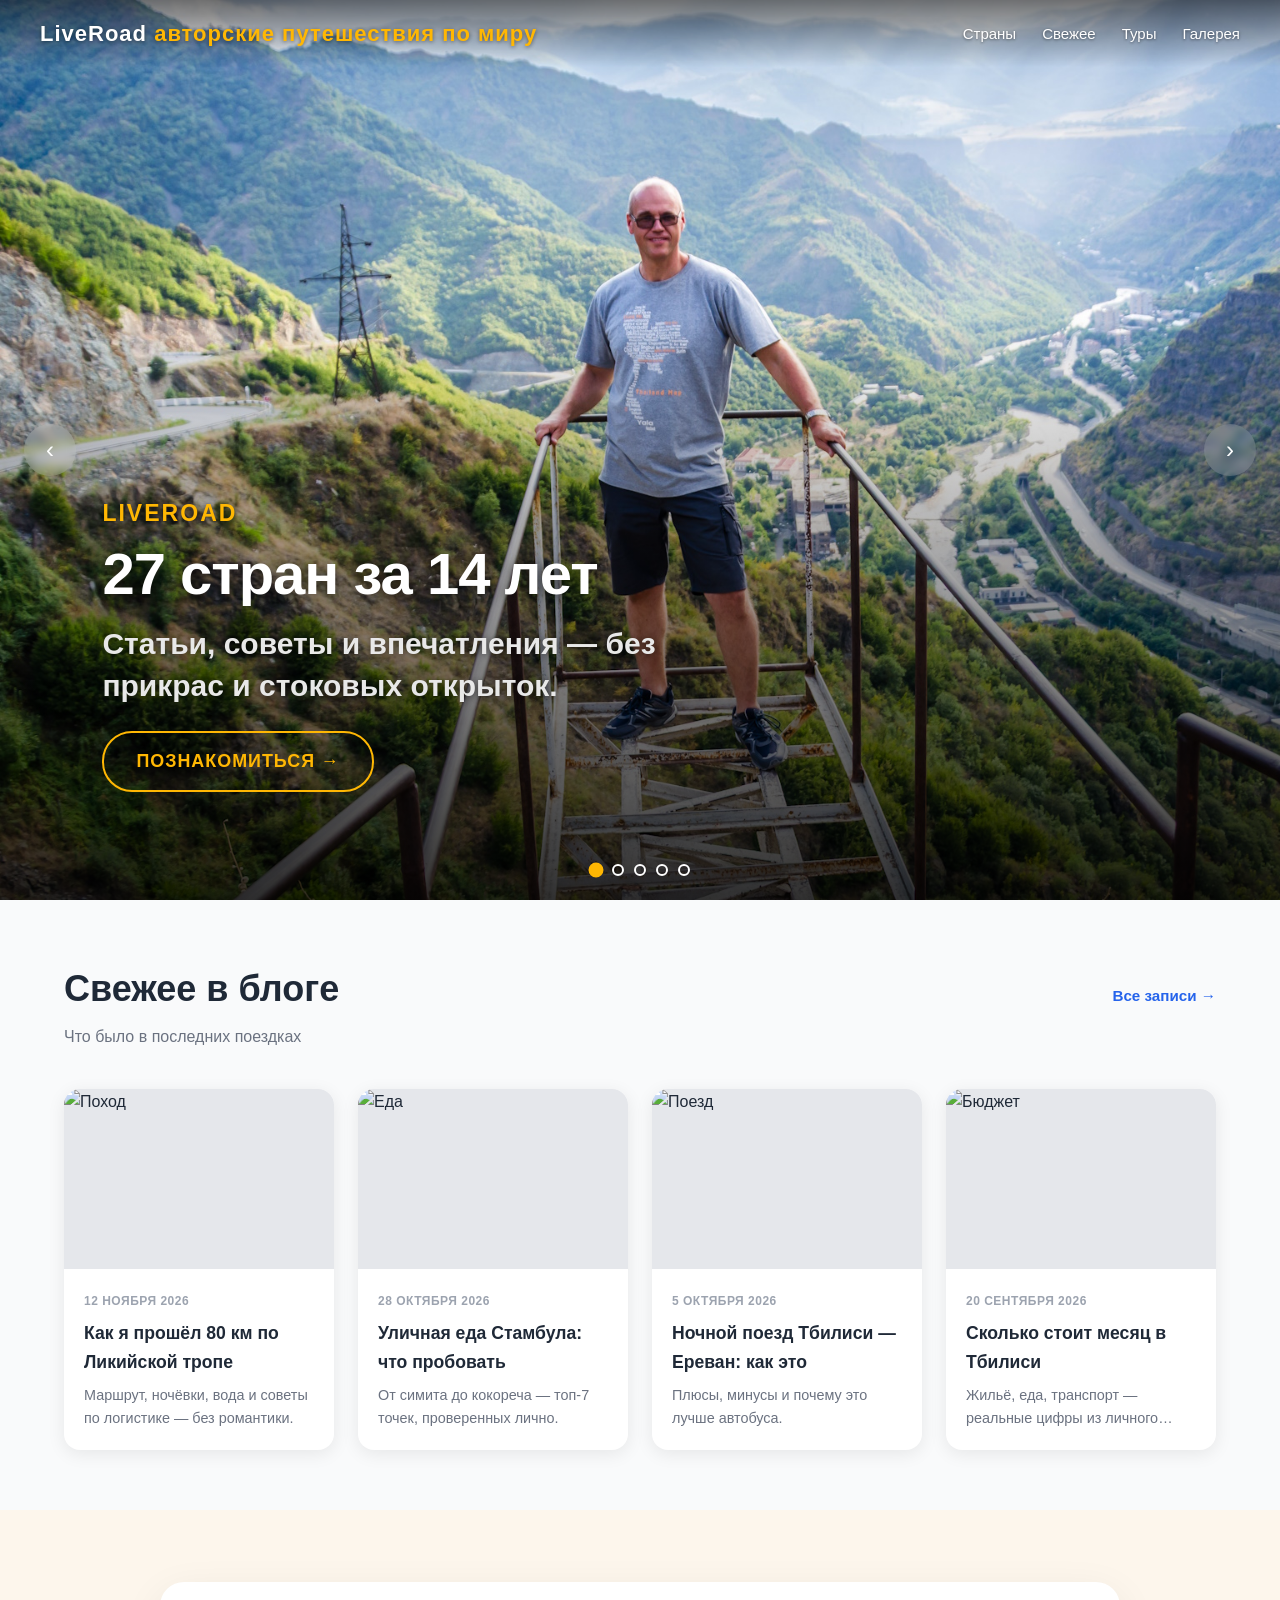
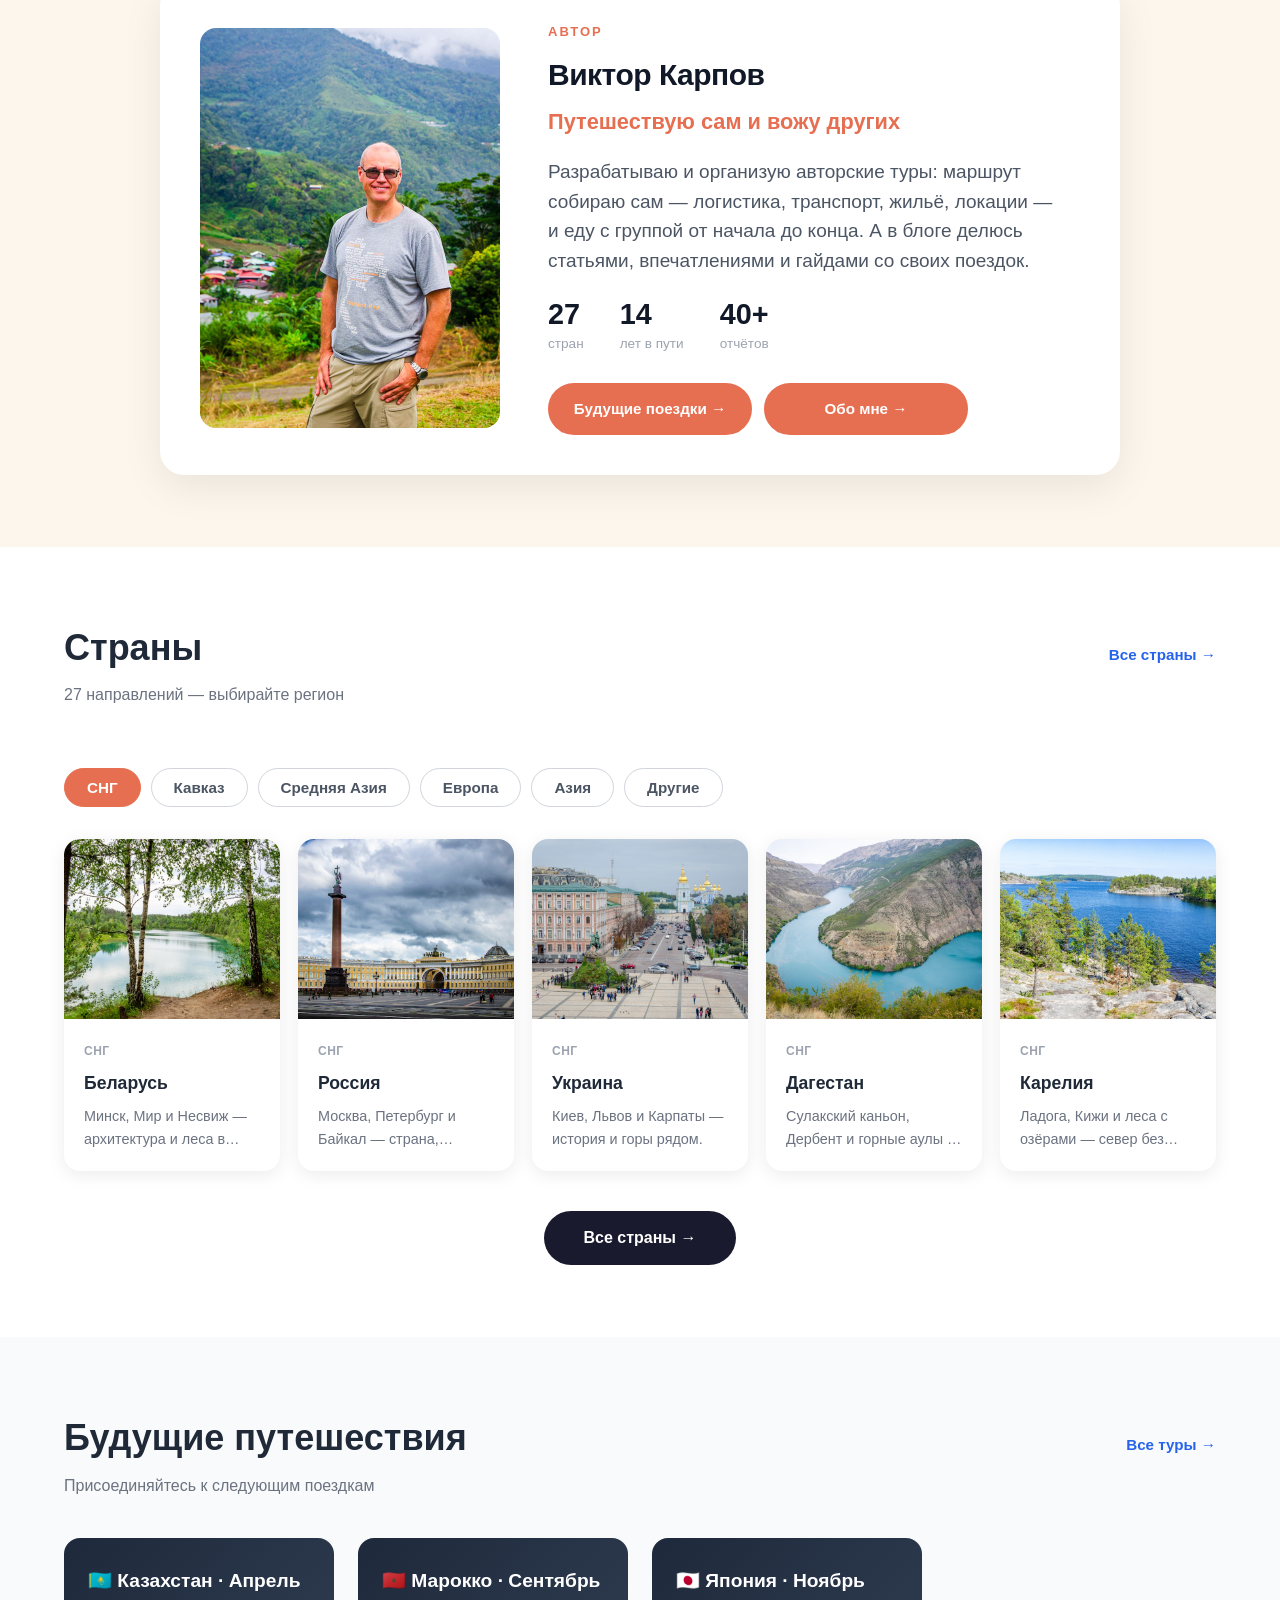
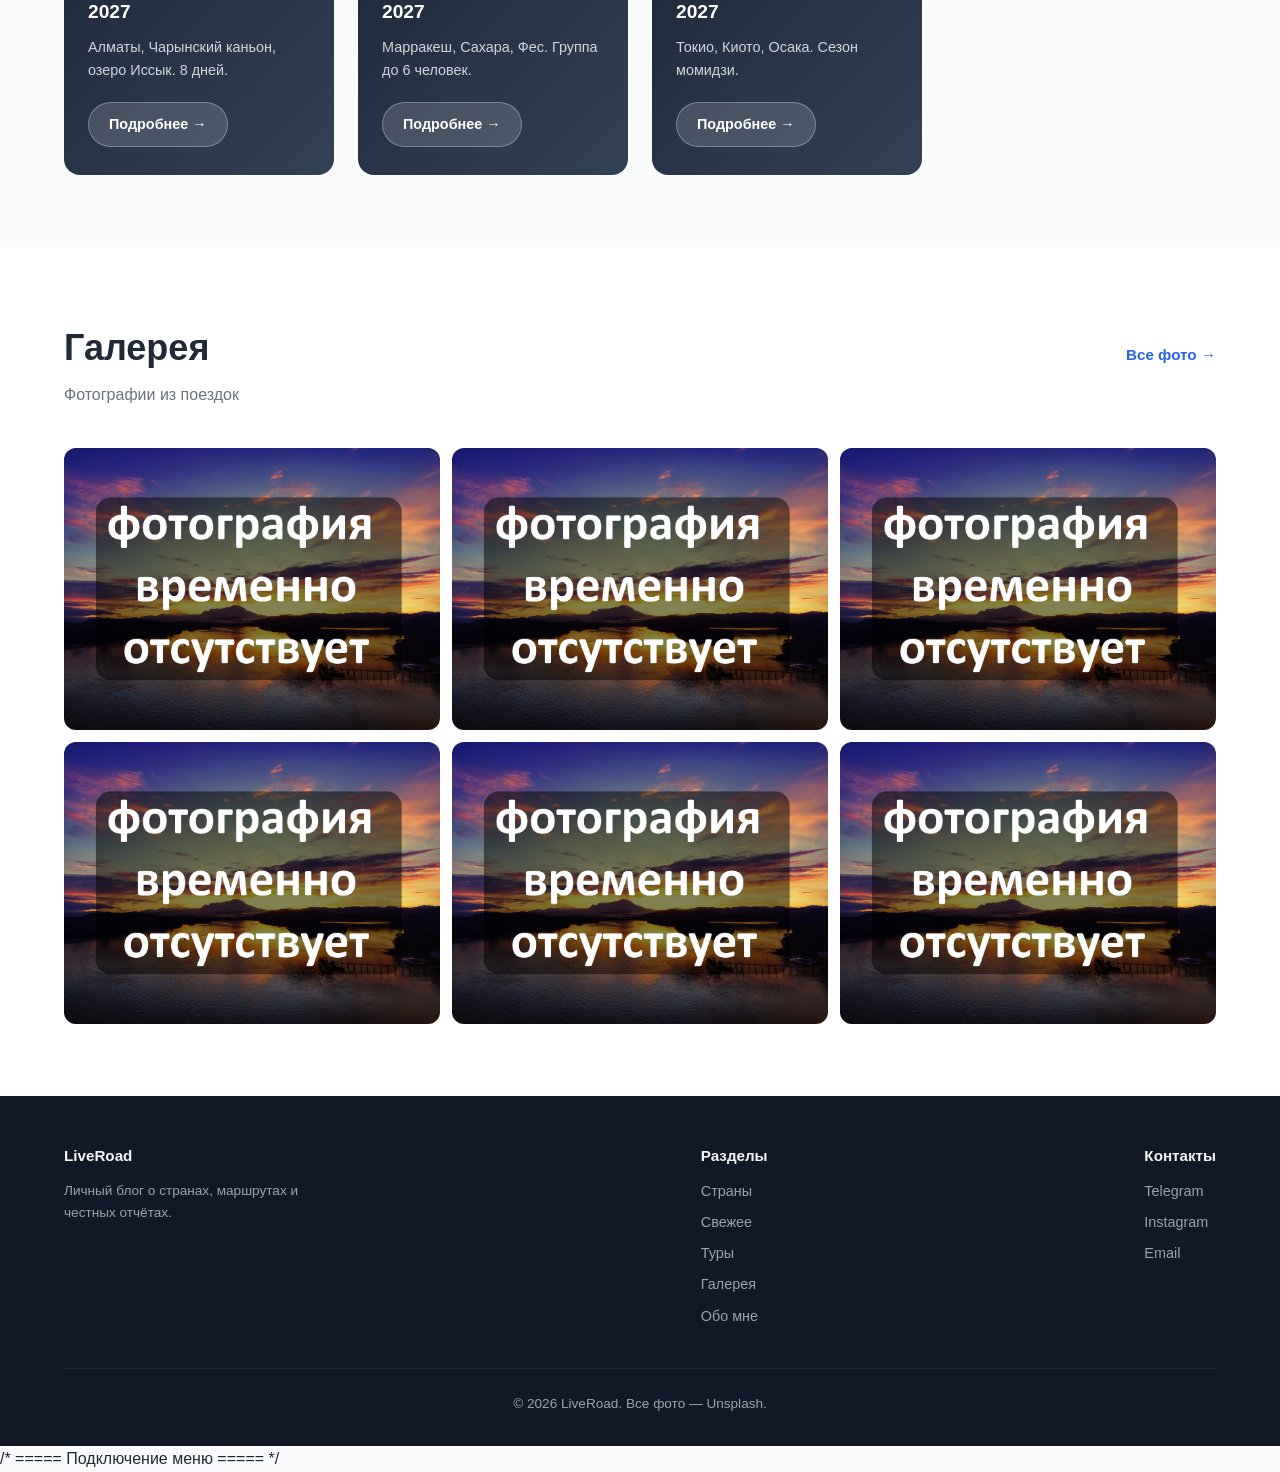
==== docs/index.html @ 19806383 "Первая версия сайта. Заливаю на гихаб." ====
<!DOCTYPE html>
<html lang="ru">
<head>
<meta charset="UTF-8">
<meta name="viewport" content="width=device-width, initial-scale=1.0">
<meta name="description" content="LiveRoad — личный блог Виктора Карпова о путешествиях: 27 стран за 14 лет, авторские туры, гайды по городам и честные отчёты без стоковых открыток.">
<title>LiveRoad — 27 стран за 14 лет</title>
<style>
  * { margin: 0; padding: 0; box-sizing: border-box; }
  html { scroll-behavior: smooth; }
  body {
    font-family: 'Segoe UI', Roboto, Helvetica, Arial, sans-serif;
    color: #1f2937;
    background: #f9fafb;
    line-height: 1.6;
  }
  a { text-decoration: none; color: inherit; }
  img { display: block; width: 100%; object-fit: cover; }
  .container { max-width: 1200px; margin: 0 auto; padding: 0 24px; }

  /* ===== Шапка ===== */
  header {
    position: fixed; top: 0; left: 0; right: 0; z-index: 100;
    display: flex; justify-content: space-between; align-items: center;
    padding: 16px 40px;
    background: linear-gradient(180deg, rgba(0,0,0,.55), transparent);
    transition: background .3s, box-shadow .3s;
  }
  header.scrolled {
    background: rgba(17, 24, 39, .92);
    backdrop-filter: blur(8px);
    -webkit-backdrop-filter: blur(8px);
    box-shadow: 0 2px 16px rgba(0,0,0,.2);
  }
  .logo {
    color: #fff; font-size: 22px; font-weight: 800;
    letter-spacing: 1px;
    text-shadow: 0 1px 4px rgba(0,0,0,.5);
    white-space: nowrap;
  }
  .logo span { color: #ffb703; }
  nav ul { display: flex; gap: 26px; list-style: none; }
  nav a {
    color: #fff; font-size: 15px;
    text-shadow: 0 1px 3px rgba(0,0,0,.5);
    transition: color .2s;
  }
  nav a:hover { color: #ffb703; }

  /* Бургер */
  .burger {
    display: none;
    width: 40px; height: 40px;
    background: none; border: none; cursor: pointer;
    flex-direction: column; justify-content: center; gap: 5px;
    padding: 8px;
  }
  .burger span {
    display: block; height: 2px; background: #fff;
    border-radius: 2px; transition: transform .3s, opacity .3s;
  }
  .burger.open span:nth-child(1) { transform: translateY(7px) rotate(45deg); }
  .burger.open span:nth-child(2) { opacity: 0; }
  .burger.open span:nth-child(3) { transform: translateY(-7px) rotate(-45deg); }

  /* ===== Карусель ===== */
  .carousel {
    position: relative;
    height: 100vh;
    height: 100svh;
    min-height: 520px;
    overflow: hidden;
    background: #111;
  }
  .slide {
    position: absolute; inset: 0;
    opacity: 0; transition: opacity 1s ease;
    background-size: cover; background-position: center;
  }
  .slide.active { opacity: 1; z-index: 2; }
  .slide a {
    display: flex; flex-direction: column; justify-content: flex-end;
    width: 100%; height: 100%;
    padding: 0 8vw 12vh;
    color: #fff;
    background: linear-gradient(180deg, transparent 35%, rgba(0,0,0,.8));
    transition: background .3s;
  }
  .slide a:hover { background: linear-gradient(180deg, transparent 25%, rgba(0,0,0,.88)); }
.slide .kicker {
  font-size: clamp(18px, 1.8vw, 24px);
  font-weight: 800;
  text-transform: uppercase;
  letter-spacing: 2px;
  color: #ffb703;
  margin-bottom: 10px;
  text-shadow: 0 1px 6px rgba(0,0,0,.7);
}
.slide h1,
.slide h2 {
  font-size: clamp(30px, 4.8vw, 58px);
  font-weight: 800;
  letter-spacing: -1px;
  line-height: 1.1;
  text-shadow: 0 2px 12px rgba(0,0,0,.6);
  max-width: 800px;
}

.slide p {
  max-width: 680px;
  margin-top: 18px;
  font-size: clamp(19px, 2.4vw, 30px);
  font-weight: 600;
  line-height: 1.4;
  color: #e8e8e8;
  text-shadow: 0 1px 6px rgba(0,0,0,.5);
}

.slide .cta {
  display: inline-block; margin-top: 24px; width: fit-content;
  padding: 14px 32px;
  border: 2px solid #ffb703; border-radius: 30px;
  color: #ffb703;
  font-size: clamp(15px, 1.4vw, 18px);
  font-weight: 800;
  letter-spacing: 1px;
  text-transform: uppercase;
  transition: all .25s;
}
  .slide a:hover .cta { background: #ffb703; color: #1a1a2e; }

  .arrow {
    position: absolute; top: 50%; transform: translateY(-50%); z-index: 10;
    width: 52px; height: 52px;
    border: none; border-radius: 50%;
    background: rgba(255,255,255,.15);
    backdrop-filter: blur(4px);
    -webkit-backdrop-filter: blur(4px);
    color: #fff; font-size: 24px; cursor: pointer;
    transition: background .2s, color .2s;
  }
  .arrow:hover { background: rgba(255,183,3,.85); color: #1a1a2e; }
  .prev { left: 24px; } .next { right: 24px; }

  .dots {
    position: absolute; bottom: 24px; left: 50%; transform: translateX(-50%);
    z-index: 10; display: flex; gap: 10px;
  }
  .dot {
    width: 12px; height: 12px; border-radius: 50%;
    border: 2px solid #fff; background: transparent;
    cursor: pointer; transition: all .25s;
  }
  .dot.active { background: #ffb703; border-color: #ffb703; transform: scale(1.25); }

  /* ===== Секции ===== */
  section { padding: 72px 0; }
  section.alt-bg { background: #fff; }

  .section-title { font-size: clamp(26px, 3vw, 36px); margin-bottom: 6px; }
  .section-subtitle { color: #6b7280; margin-bottom: 32px; font-size: 1rem; }

  .section-header {
    display: flex; justify-content: space-between; align-items: baseline;
    flex-wrap: wrap; gap: 12px; margin-bottom: 8px;
  }
  .section-link {
    font-size: .95rem; font-weight: 600; color: #2563eb;
    white-space: nowrap; transition: color .2s;
  }
  .section-link:hover { color: #1d4ed8; }

/* ===== Табы регионов ===== */
.region-tabs {
  display: flex; flex-wrap: wrap; gap: 10px;
  margin: 28px 0 32px;
}
.region-tab {
  padding: 10px 22px;
  border: 1.5px solid #d1d5db;
  border-radius: 30px;
  background: transparent;
  color: #4b5563;
  font-family: inherit;
  font-size: .95rem;
  font-weight: 600;
  cursor: pointer;
  transition: all .2s;
}
.region-tab:hover {
  border-color: #e76f51;
  color: #e76f51;
}
.region-tab.active {
  background: #e76f51;
  border-color: #e76f51;
  color: #fff;
}

/* ===== Панели регионов ===== */
.region-panel { display: none; }
.region-panel.active { display: block; animation: fadeIn .3s ease; }
.region-panel[hidden] { display: none !important; }
@keyframes fadeIn {
  from { opacity: 0; transform: translateY(6px); }
  to { opacity: 1; transform: translateY(0); }
}

/* Базовый грид внутри панели — по умолчанию 3 колонки */
.region-panel .card-grid {
  grid-template-columns: repeat(3, 1fr);
}

/* СНГ — 5 карточек в ряд */
.region-panel[data-region="cis"] .card-grid {
  grid-template-columns: repeat(5, 1fr);
  gap: 18px;
}

/* Кавказ — 3 карточки в ряд */
.region-panel[data-region="caucasus"] .card-grid {
  grid-template-columns: repeat(3, 1fr);
}

/* Средняя Азия — 2 карточки, ограничены по ширине и центрированы */
.region-panel[data-region="central-asia"] .card-grid {
  grid-template-columns: repeat(2, minmax(0, 380px));
  justify-content: center;
}

/* Европа — 6 карточек, 3 колонки × 2 ряда */
.region-panel[data-region="europe"] .card-grid {
  grid-template-columns: repeat(3, 1fr);
}

/* Азия — 6 карточек, 3 колонки × 2 ряда */
.region-panel[data-region="asia"] .card-grid {
  grid-template-columns: repeat(3, 1fr);
}

/* Другие — 2 карточки, ограничены по ширине и центрированы */
.region-panel[data-region="other"] .card-grid {
  grid-template-columns: repeat(2, minmax(0, 380px));
  justify-content: center;
}

/* Кнопка «Все страны» */
.region-footer { text-align: center; margin-top: 40px; }
.btn-all-countries {
  display: inline-block;
  padding: 14px 40px;
  background: #1a1a2e;
  color: #fff;
  border-radius: 40px;
  font-weight: 600;
  font-size: 1rem;
  transition: background .2s, transform .2s;
}
.btn-all-countries:hover {
  background: #e76f51;
  transform: translateY(-2px);
}


  /* ===== Карточки ===== */
  .card-grid {
    display: grid;
    grid-template-columns: repeat(auto-fill, minmax(260px, 1fr));
    gap: 24px;
  }
  .card {
    background: #fff; border-radius: 16px; overflow: hidden;
    box-shadow: 0 4px 18px rgba(0,0,0,.08);
    transition: transform .25s, box-shadow .25s;
    display: flex; flex-direction: column;
  }
  .card:hover { transform: translateY(-6px); box-shadow: 0 12px 28px rgba(0,0,0,.15); }
  .card-img { height: 180px; overflow: hidden; background: #e5e7eb; }
  .card-img img { height: 100%; transition: transform .4s; }
  .card:hover .card-img img { transform: scale(1.05); }
  .card-body { padding: 18px 20px 20px; flex: 1; }
  .card-body h3 { font-size: 1.1rem; margin-bottom: 8px; }
  .card-body p {
    font-size: .9rem; color: #6b7280;
    display: -webkit-box; -webkit-line-clamp: 2; -webkit-box-orient: vertical;
    overflow: hidden;
  }
  .card-tag {
    display: inline-block; font-size: .75rem; font-weight: 600;
    text-transform: uppercase; letter-spacing: .5px;
    color: #9ca3af; margin-bottom: 8px;
  }

  /* ===== Свежее ===== */
  #fresh { padding: 60px 0; }

/* ===== Обо мне — карточка автора ===== */
.about-section {
  padding: 72px 0;
  background: #fdf6ec;
}

.about-card {
  display: grid;
  grid-template-columns: 300px 1fr;
  gap: 48px;
  align-items: center;
  max-width: 960px;
  margin: 0 auto;
  background: #fff;
  border-radius: 24px;
  padding: 40px;
  box-shadow: 0 12px 40px rgba(0,0,0,.08);
}

.about-photo {
  width: 100%;
  aspect-ratio: 3 / 4;
  border-radius: 16px;
  overflow: hidden;
  background: #e5e7eb;
}
.about-photo img {
  width: 100%;
  height: 100%;
  object-fit: cover;
}
.about-content { display: flex; flex-direction: column; }
.about-kicker {
  font-size: 13px;
  font-weight: 800;
  text-transform: uppercase;
  letter-spacing: 2px;
  color: #e76f51;
  margin-bottom: 8px;
}
.about-content h2 {
  font-size: clamp(22px, 2.4vw, 30px);
  font-weight: 800;
  letter-spacing: -0.5px;
  color: #111827;
  margin-bottom: 6px;
}
.about-role {
  font-size: clamp(17px, 1.7vw, 22px);
  font-weight: 600;
  color: #e76f51;
  margin-bottom: 18px;
}

.about-quote {
  font-size: clamp(16px, 1.5vw, 19px);
  line-height: 1.55;
  color: #4b5563;
  margin-bottom: 24px;
  max-width: 520px;
}
.about-stats {
  display: flex;
  gap: 36px;
  margin-bottom: 28px;
  flex-wrap: wrap;
}
.stat-number {
  font-size: 1.8rem;
  font-weight: 800;
  color: #111827;
  line-height: 1.1;
}
.stat-label {
  font-size: .85rem;
  color: #9ca3af;
  margin-top: 2px;
}

.about-actions {
  display: grid;
  grid-template-columns: 1fr 1fr;
  gap: 12px;
  max-width: 420px;
}

.about-btn {
  display: block;
  padding: 12px 20px;
  text-align: center;
  background: #e76f51;
  color: #fff;
  border: 2px solid #e76f51;
  border-radius: 30px;
  font-weight: 600;
  font-size: .95rem;
  transition: background .2s, border-color .2s, transform .2s;
}

.about-btn:hover {
  background: #d65a3d;
  border-color: #d65a3d;
  transform: translateY(-2px);
}


  /* ===== Туры ===== */
  .tour-card {
    background: linear-gradient(135deg, #1e293b, #334155);
    color: #fff; border-radius: 16px; padding: 28px 24px;
    display: flex; flex-direction: column; justify-content: space-between;
    min-height: 200px;
  }
  .tour-card h3 { font-size: 1.2rem; margin-bottom: 8px; }
  .tour-card p { font-size: .9rem; opacity: .8; margin-bottom: 20px; }
  .tour-card .btn-small {
    align-self: flex-start;
    background: rgba(255,255,255,.15);
    border: 1px solid rgba(255,255,255,.3);
    color: #fff; padding: 10px 20px; border-radius: 30px;
    font-size: .9rem; font-weight: 600;
    transition: background .2s;
  }
  .tour-card .btn-small:hover { background: rgba(255,255,255,.25); }

  /* ===== Галерея ===== */
  .gallery-preview { display: grid; grid-template-columns: repeat(3, 1fr); gap: 12px; }
  .gallery-preview a {
    display: block; border-radius: 12px; overflow: hidden;
    aspect-ratio: 4 / 3; background: #e5e7eb;
  }
  .gallery-preview img { height: 100%; transition: transform .3s, opacity .3s; }
  .gallery-preview a:hover img { transform: scale(1.06); opacity: .9; }

  /* ===== Подвал ===== */
  footer { background: #111827; color: #9ca3af; padding: 48px 0 32px; font-size: .9rem; }
  .footer-inner { display: flex; justify-content: space-between; flex-wrap: wrap; gap: 24px; margin-bottom: 32px; }
  .footer-col h4 { color: #f3f4f6; margin-bottom: 12px; font-size: .95rem; }
  .footer-col a { display: block; margin-bottom: 8px; transition: color .2s; }
  .footer-col a:hover { color: #f3f4f6; }
  .footer-bottom { border-top: 1px solid #1f2937; padding-top: 24px; text-align: center; font-size: .85rem; }

  /* ===== Адаптив ===== */
@media (max-width: 820px) {
  header { padding: 14px 20px; }
  .burger { display: flex; }
  nav {
    position: fixed; top: 0; right: 0; bottom: 0;
    width: min(280px, 80vw);
    background: rgba(17, 24, 39, .98);
    backdrop-filter: blur(10px);
    -webkit-backdrop-filter: blur(10px);
    padding: 90px 32px 32px;
    transform: translateX(100%);
    transition: transform .3s ease;
    z-index: 90;
  }
  nav.open { transform: translateX(0); }
  nav ul { flex-direction: column; gap: 4px; }
  nav a {
    display: block; font-size: 18px; padding: 12px 0;
    border-bottom: 1px solid rgba(255,255,255,.08);
  }
  .arrow { display: none; }
  .slide a { padding: 0 6vw 10vh; }

  .about-card {
    grid-template-columns: 1fr;
    gap: 28px;
    padding: 28px;
  }
  .about-photo { max-width: 260px; margin: 0 auto; }
  .about-content { align-items: center; text-align: center; }
  .about-quote { margin-left: auto; margin-right: auto; }
  .about-stats { justify-content: center; }
}

  @media (max-width: 640px) {
    .about-stats { gap: 22px; }
    .gallery-preview { grid-template-columns: repeat(2, 1fr); }
    .section-header { flex-direction: column; align-items: flex-start; }
    .card-img { height: 160px; }
  }

/* ===== Адаптив для регионов ===== */
@media (max-width: 1100px) {
  /* СНГ на планшете — 3 колонки, 5 карточек = 3 + 2 (дырка, но это планшет) */
  .region-panel[data-region="cis"] .card-grid {
    grid-template-columns: repeat(3, 1fr);
  }
}

@media (max-width: 900px) {
  /* Все регионы — 2 колонки */
  .region-panel .card-grid,
  .region-panel[data-region="cis"] .card-grid,
  .region-panel[data-region="caucasus"] .card-grid,
  .region-panel[data-region="europe"] .card-grid,
  .region-panel[data-region="asia"] .card-grid,
  .region-panel[data-region="central-asia"] .card-grid,
  .region-panel[data-region="other"] .card-grid {
    grid-template-columns: repeat(2, 1fr);
  }
  /* Ограничение ширины для маленьких регионов снимаем — на планшете 2 колонки и так ок */
  .region-panel[data-region="central-asia"] .card-grid,
  .region-panel[data-region="other"] .card-grid {
    grid-template-columns: repeat(2, 1fr);
    justify-content: stretch;
  }
}

@media (max-width: 600px) {
  /* Мобильный — 1 колонка везде */
  .region-panel .card-grid,
  .region-panel[data-region="cis"] .card-grid,
  .region-panel[data-region="caucasus"] .card-grid,
  .region-panel[data-region="europe"] .card-grid,
  .region-panel[data-region="asia"] .card-grid,
  .region-panel[data-region="central-asia"] .card-grid,
  .region-panel[data-region="other"] .card-grid {
    grid-template-columns: 1fr;
  }
}

</style>
</head>
<body>

<!-- ===== ШАПКА ===== -->
<header id="siteHeader"></header>

<!-- ===== КАРУСЕЛЬ-МЕНЮ ===== -->
<div class="carousel" id="top">
  <!-- 1. Обо мне / масштаб -->
  <div class="slide active" style="background-image:url('images/slides/about.jpg')">
    <a href="#about">
      <span class="kicker">LiveRoad</span>
      <h1>27 стран за 14 лет</h1>
      <p>Статьи, советы и впечатления — без прикрас и стоковых открыток.</p>
      <span class="cta">Познакомиться →</span>
    </a>
  </div>

  <!-- 2. Галерея -->
  <div class="slide" style="background-image:url('images/slides/gallery.jpg')">
<a href="gallery/index.html">
      <span class="kicker">Галерея</span>
      <h2>Мир моими глазами</h2>
      <p>Фотографии из поездок — без фильтров и постановки.</p>
      <span class="cta">Смотреть фото →</span>
    </a>
  </div>

  <!-- 3. Туры -->
  <div class="slide" style="background-image:url('images/slides/tours.jpg')">
    <a href="#tours">
      <span class="kicker">Туры</span>
      <h2>Куда едем дальше</h2>
      <p>Хотите присоединиться? Смотрите даты и маршруты ближайших поездок.</p>
      <span class="cta">Смотреть туры →</span>
    </a>
  </div>

  <!-- 4. Страны -->
  <div class="slide" style="background-image:url('images/slides/countries.jpg')">
    <a href="#countries">
      <span class="kicker">Направления</span>
      <h2>27 стран — выбирайте</h2>
      <p>Гайды и подборки достопримечательностей по каждой стране.</p>
      <span class="cta">Открыть страны →</span>
    </a>
  </div>

  <!-- 5. Статьи -->
  <div class="slide" style="background-image:url('images/slides/articles.jpg')">
    <a href="#fresh">
      <span class="kicker">Блог</span>
      <h2>Что почитать перед поездкой</h2>
      <p>Маршруты, бюджеты, логистика — проверено лично.</p>
      <span class="cta">Читать статьи →</span>
    </a>
  </div>

  <button class="arrow prev" aria-label="Назад">‹</button>
  <button class="arrow next" aria-label="Вперёд">›</button>
  <div class="dots"></div>
</div>

<!-- ===== СВЕЖЕЕ ===== -->
<section id="fresh">
  <div class="container">
    <div class="section-header">
      <div>
        <h2 class="section-title">Свежее в блоге</h2>
        <p class="section-subtitle">Что было в последних поездках</p>
      </div>
      <a href="#" class="section-link">Все записи →</a>
    </div>
    <div class="card-grid">
      <a href="#" class="card">
        <div class="card-img"><img src="https://source.unsplash.com/random/600x400?hiking,trail" alt="Поход"></div>
        <div class="card-body">
          <span class="card-tag">12 ноября 2026</span>
          <h3>Как я прошёл 80 км по Ликийской тропе</h3>
          <p>Маршрут, ночёвки, вода и советы по логистике — без романтики.</p>
        </div>
      </a>
      <a href="#" class="card">
        <div class="card-img"><img src="https://source.unsplash.com/random/600x400?street,food,istanbul" alt="Еда"></div>
        <div class="card-body">
          <span class="card-tag">28 октября 2026</span>
          <h3>Уличная еда Стамбула: что пробовать</h3>
          <p>От симита до кокореча — топ-7 точек, проверенных лично.</p>
        </div>
      </a>
      <a href="#" class="card">
        <div class="card-img"><img src="https://source.unsplash.com/random/600x400?train,journey" alt="Поезд"></div>
        <div class="card-body">
          <span class="card-tag">5 октября 2026</span>
          <h3>Ночной поезд Тбилиси — Ереван: как это</h3>
          <p>Плюсы, минусы и почему это лучше автобуса.</p>
        </div>
      </a>
      <a href="#" class="card">
        <div class="card-img"><img src="https://source.unsplash.com/random/600x400?budget,travel,notebook" alt="Бюджет"></div>
        <div class="card-body">
          <span class="card-tag">20 сентября 2026</span>
          <h3>Сколько стоит месяц в Тбилиси</h3>
          <p>Жильё, еда, транспорт — реальные цифры из личного опыта.</p>
        </div>
      </a>
    </div>
  </div>
</section>

<!-- ===== ОБО МНЕ ===== -->
<section class="about-section" id="about">
  <div class="container">
    <div class="about-card">
      <div class="about-photo">
        <img src="images/common/about.jpg" alt="Виктор, автор блога LiveRoad">
      </div>
      <div class="about-content">
        <span class="about-kicker">Автор</span>
	<h2>Виктор Карпов</h2>
	<p class="about-role">Путешествую сам и вожу других</p>
        <p class="about-quote">Разрабатываю и организую авторские туры: маршрут собираю сам — логистика, транспорт, жильё, локации — и еду с группой от начала до конца. А в блоге делюсь статьями, впечатлениями и гайдами со своих поездок.</p>
        <div class="about-stats">
          <div><div class="stat-number">27</div><div class="stat-label">стран</div></div>
          <div><div class="stat-number">14</div><div class="stat-label">лет в пути</div></div>
          <div><div class="stat-number">40+</div><div class="stat-label">отчётов</div></div>
        </div>
		<div class="about-actions">
		  <a href="#tours" class="about-btn">Будущие поездки →</a>
		  <a href="about/index.html" class="about-btn">Обо мне →</a>
		</div>
      </div>
    </div>
  </div>
</section>

<!-- ===== СТРАНЫ ===== -->
<section class="alt-bg" id="countries">
  <div class="container">
    <div class="section-header">
      <div>
        <h2 class="section-title">Страны</h2>
        <p class="section-subtitle">27 направлений — выбирайте регион</p>
      </div>
      <a href="#" class="section-link">Все страны →</a>
    </div>

<!-- Табы регионов -->
    <div class="region-tabs" role="tablist" aria-label="Регионы мира">
      <button class="region-tab active" id="tab-cis" data-region="cis" role="tab" aria-selected="true" aria-controls="panel-cis" tabindex="0">СНГ</button>
      <button class="region-tab" id="tab-caucasus" data-region="caucasus" role="tab" aria-selected="false" aria-controls="panel-caucasus" tabindex="-1">Кавказ</button>
      <button class="region-tab" id="tab-central-asia" data-region="central-asia" role="tab" aria-selected="false" aria-controls="panel-central-asia" tabindex="-1">Средняя Азия</button>
      <button class="region-tab" id="tab-europe" data-region="europe" role="tab" aria-selected="false" aria-controls="panel-europe" tabindex="-1">Европа</button>
      <button class="region-tab" id="tab-asia" data-region="asia" role="tab" aria-selected="false" aria-controls="panel-asia" tabindex="-1">Азия</button>
      <button class="region-tab" id="tab-other" data-region="other" role="tab" aria-selected="false" aria-controls="panel-other" tabindex="-1">Другие</button>
    </div>

    <!-- Панели регионов -->
    <div class="region-panels">

      <!-- СНГ -->
      <div class="region-panel active" id="panel-cis" data-region="cis" role="tabpanel" aria-labelledby="tab-cis">
        <div class="card-grid">
          <a href="#" class="card">
            <div class="card-img"><img src="images/countries/blr-cover.jpg" alt="Беларусь"></div>
            <div class="card-body">
              <span class="card-tag">СНГ</span>
              <h3>Беларусь</h3>
              <p>Минск, Мир и Несвиж — архитектура и леса в центре Европы.</p>
            </div>
          </a>
          <a href="#" class="card">
            <div class="card-img"><img src="images/countries/rus-cover.jpg" alt="Россия"></div>
            <div class="card-body">
              <span class="card-tag">СНГ</span>
              <h3>Россия</h3>
              <p>Москва, Петербург и Байкал — страна, которую нельзя объехать за раз.</p>
            </div>
          </a>
          <a href="#" class="card">
            <div class="card-img"><img src="images/countries/ukr-cover.jpg" alt="Украина"></div>
            <div class="card-body">
              <span class="card-tag">СНГ</span>
              <h3>Украина</h3>
              <p>Киев, Львов и Карпаты — история и горы рядом.</p>
            </div>
          </a>
          <a href="#" class="card">
            <div class="card-img"><img src="images/countries/dag-cover.jpg" alt="Дагестан"></div>
            <div class="card-body">
              <span class="card-tag">СНГ</span>
              <h3>Дагестан</h3>
              <p>Сулакский каньон, Дербент и горные аулы — Кавказ, но не тот, что ждёшь.</p>
            </div>
          </a>
          <a href="#" class="card">
            <div class="card-img"><img src="images/countries/kar-cover.jpg" alt="Карелия"></div>
            <div class="card-body">
              <span class="card-tag">СНГ</span>
              <h3>Карелия</h3>
              <p>Ладога, Кижи и леса с озёрами — север без людей.</p>
            </div>
          </a>
        </div>
      </div>

      <!-- Кавказ -->
      <div class="region-panel" id="panel-caucasus" data-region="caucasus" role="tabpanel" aria-labelledby="tab-caucasus" hidden>
        <div class="card-grid">
          <a href="#" class="card">
            <div class="card-img"><img src="images/countries/arm-cover.jpg" alt="Армения"></div>
            <div class="card-body">
              <span class="card-tag">Кавказ</span>
              <h3>Армения</h3>
              <p>Монастыри, озеро Севан и винные маршруты Арени.</p>
            </div>
          </a>
          <a href="#" class="card">
            <div class="card-img"><img src="images/countries/aze-cover.jpg" alt="Азербайджан"></div>
            <div class="card-body">
              <span class="card-tag">Кавказ</span>
              <h3>Азербайджан</h3>
              <p>Баку, грязевые вулканы и Шеки — страна огней.</p>
            </div>
          </a>
          <a href="#" class="card">
            <div class="card-img"><img src="images/countries/geo-cover.jpg" alt="Грузия"></div>
            <div class="card-body">
              <span class="card-tag">Кавказ</span>
              <h3>Грузия</h3>
              <p>Тбилиси, Казбеги и Кахетия — маршрут на 7 дней.</p>
            </div>
          </a>
        </div>
      </div>

      <!-- Средняя Азия -->
      <div class="region-panel" id="panel-central-asia" data-region="central-asia" role="tabpanel" aria-labelledby="tab-central-asia" hidden>
        <div class="card-grid">
          <a href="#" class="card">
            <div class="card-img"><img src="https://source.unsplash.com/random/600x400?tajikistan,pamir" alt="Таджикистан"></div>
            <div class="card-body">
              <span class="card-tag">Средняя Азия</span>
              <h3>Таджикистан</h3>
              <p>Памирский тракт, Искандеркуль и Фанские горы.</p>
            </div>
          </a>
          <a href="#" class="card">
            <div class="card-img"><img src="https://source.unsplash.com/random/600x400?uzbekistan,samarkand" alt="Узбекистан"></div>
            <div class="card-body">
              <span class="card-tag">Средняя Азия</span>
              <h3>Узбекистан</h3>
              <p>Самарканд, Бухара, Хива — Шёлковый путь во всей красе.</p>
            </div>
          </a>
        </div>
      </div>

      <!-- Европа -->
      <div class="region-panel" id="panel-europe" data-region="europe" role="tabpanel" aria-labelledby="tab-europe" hidden>
        <div class="card-grid">
          <a href="#" class="card">
            <div class="card-img"><img src="https://source.unsplash.com/random/600x400?montenegro,kotor" alt="Черногория"></div>
            <div class="card-body">
              <span class="card-tag">Европа</span>
              <h3>Черногория</h3>
              <p>Котор, Будва и Дурмитор — Adriatic без толп.</p>
            </div>
          </a>
          <a href="#" class="card">
            <div class="card-img"><img src="https://source.unsplash.com/random/600x400?germany,berlin" alt="Германия"></div>
            <div class="card-body">
              <span class="card-tag">Европа</span>
              <h3>Германия</h3>
              <p>Берлин, Бавария и Рейн — история и порядок.</p>
            </div>
          </a>
          <a href="#" class="card">
            <div class="card-img"><img src="https://source.unsplash.com/random/600x400?poland,krakow" alt="Польша"></div>
            <div class="card-body">
              <span class="card-tag">Европа</span>
              <h3>Польша</h3>
              <p>Краков, Вроцлав и Гданьск — готика и уют.</p>
            </div>
          </a>
          <a href="#" class="card">
            <div class="card-img"><img src="https://source.unsplash.com/random/600x400?italy,rome" alt="Италия"></div>
            <div class="card-body">
              <span class="card-tag">Европа</span>
              <h3>Италия</h3>
              <p>Рим, Флоренция, Венеция — классический маршрут.</p>
            </div>
          </a>
          <a href="#" class="card">
            <div class="card-img"><img src="https://source.unsplash.com/random/600x400?czech,prague" alt="Чехия"></div>
            <div class="card-body">
              <span class="card-tag">Европа</span>
              <h3>Чехия</h3>
              <p>Прага, Чески-Крумлов и пиво — сказка в камне.</p>
            </div>
          </a>
          <a href="#" class="card">
            <div class="card-img"><img src="https://source.unsplash.com/random/600x400?malta,valletta" alt="Мальта"></div>
            <div class="card-body">
              <span class="card-tag">Европа</span>
              <h3>Мальта</h3>
              <p>Валлетта, Голубая лагуна и дайвинг у Гоцо.</p>
            </div>
          </a>
        </div>
      </div>

      <!-- Азия -->
      <div class="region-panel" id="panel-asia" data-region="asia" role="tabpanel" aria-labelledby="tab-asia" hidden>
        <div class="card-grid">
          <a href="#" class="card">
            <div class="card-img"><img src="https://source.unsplash.com/random/600x400?india,tajmahal" alt="Индия"></div>
            <div class="card-body">
              <span class="card-tag">Азия</span>
              <h3>Индия</h3>
              <p>Тадж-Махал, Раджастан и Гоа — страна контрастов.</p>
            </div>
          </a>
          <a href="#" class="card">
            <div class="card-img"><img src="https://source.unsplash.com/random/600x400?vietnam,hanoi" alt="Вьетнам"></div>
            <div class="card-body">
              <span class="card-tag">Азия</span>
              <h3>Вьетнам</h3>
              <p>Ханой, Халонг и Хойан — рисовые террасы и фонарики.</p>
            </div>
          </a>
          <a href="#" class="card">
            <div class="card-img"><img src="https://source.unsplash.com/random/600x400?thailand,bangkok" alt="Таиланд"></div>
            <div class="card-body">
              <span class="card-tag">Азия</span>
              <h3>Таиланд</h3>
              <p>Бангкок, Чиангмай и острова — от храмов до пляжей.</p>
            </div>
          </a>
          <a href="#" class="card">
            <div class="card-img"><img src="images/countries/kor-cover.jpg" alt="Южная Корея"></div>
            <div class="card-body">
              <span class="card-tag">Азия</span>
              <h3>Южная Корея</h3>
              <p>Сеул, Кёнджу и Чеджу — технологии и традиции рядом.</p>
            </div>
          </a>
          <a href="#" class="card">
            <div class="card-img"><img src="https://source.unsplash.com/random/600x400?malaysia,kualalumpur" alt="Малайзия"></div>
            <div class="card-body">
              <span class="card-tag">Азия</span>
              <h3>Малайзия</h3>
              <p>Петронас, чайные плантации и джунгли Борнео.</p>
            </div>
          </a>
          <a href="#" class="card">
            <div class="card-img"><img src="https://source.unsplash.com/random/600x400?cyprus,limassol" alt="Кипр"></div>
            <div class="card-body">
              <span class="card-tag">Азия / Европа</span>
              <h3>Кипр</h3>
              <p>Лимассол, Пафос и античные руины у моря.</p>
            </div>
          </a>
        </div>
      </div>

      <!-- Другие -->
      <div class="region-panel" id="panel-other" data-region="other" role="tabpanel" aria-labelledby="tab-other" hidden>
        <div class="card-grid">
          <a href="#" class="card">
            <div class="card-img"><img src="https://source.unsplash.com/random/600x400?egypt,pyramids" alt="Египет"></div>
            <div class="card-body">
              <span class="card-tag">Африка</span>
              <h3>Египет</h3>
              <p>Пирамиды, Луксор и Красное море — история и дайвинг.</p>
            </div>
          </a>
          <a href="#" class="card">
            <div class="card-img"><img src="https://source.unsplash.com/random/600x400?cuba,havana" alt="Куба"></div>
            <div class="card-body">
              <span class="card-tag">Карибы</span>
              <h3>Куба</h3>
              <p>Гавана, Варадеро и ретро-автомобили — время остановилось.</p>
            </div>
          </a>
        </div>
      </div>

    </div>

    <div class="region-footer">
      <a href="#" class="btn-all-countries">Все страны →</a>
    </div>
  </div>
</section>

<!-- ===== ТУРЫ ===== -->
<section id="tours">
  <div class="container">
    <div class="section-header">
      <div>
        <h2 class="section-title">Будущие путешествия</h2>
        <p class="section-subtitle">Присоединяйтесь к следующим поездкам</p>
      </div>
      <a href="#" class="section-link">Все туры →</a>
    </div>
    <div class="card-grid">
      <div class="tour-card">
        <div>
          <h3>🇰🇿 Казахстан · Апрель 2027</h3>
          <p>Алматы, Чарынский каньон, озеро Иссык. 8 дней.</p>
        </div>
        <a href="#" class="btn-small">Подробнее →</a>
      </div>
      <div class="tour-card">
        <div>
          <h3>🇲🇦 Марокко · Сентябрь 2027</h3>
          <p>Марракеш, Сахара, Фес. Группа до 6 человек.</p>
        </div>
        <a href="#" class="btn-small">Подробнее →</a>
      </div>
      <div class="tour-card">
        <div>
          <h3>🇯🇵 Япония · Ноябрь 2027</h3>
          <p>Токио, Киото, Осака. Сезон момидзи.</p>
        </div>
        <a href="#" class="btn-small">Подробнее →</a>
      </div>
    </div>
  </div>
</section>

<!-- ===== ГАЛЕРЕЯ ===== -->
<section class="alt-bg" id="gallery">
  <div class="container">
    <div class="section-header">
      <div>
        <h2 class="section-title">Галерея</h2>
        <p class="section-subtitle">Фотографии из поездок</p>
      </div>
      <a href="gallery/index.html" class="section-link">Все фото →</a>
    </div>
    <div class="gallery-preview">
      <a href="gallery/index.html"><img src="gallery/images/gallery/placeholder.jpg" alt="Минск, Беларусь" loading="lazy"></a>
      <a href="gallery/index.html"><img src="gallery/images/gallery/placeholder.jpg" alt="Казбеги, Грузия" loading="lazy"></a>
      <a href="gallery/index.html"><img src="gallery/images/gallery/placeholder.jpg" alt="Памирский тракт, Таджикистан" loading="lazy"></a>
      <a href="gallery/index.html"><img src="gallery/images/gallery/placeholder.jpg" alt="Рим, Италия" loading="lazy"></a>
      <a href="gallery/index.html"><img src="gallery/images/gallery/placeholder.jpg" alt="Тадж-Махал, Индия" loading="lazy"></a>
      <a href="gallery/index.html"><img src="gallery/images/gallery/placeholder.jpg" alt="Гавана, Куба" loading="lazy"></a>
    </div>
</section>

<!-- ===== ПОДВАЛ ===== -->
<footer>
  <div class="container">
    <div class="footer-inner">
      <div class="footer-col">
        <h4>LiveRoad</h4>
        <p style="font-size:.85rem; max-width:260px;">Личный блог о странах, маршрутах и честных отчётах.</p>
      </div>
      <div class="footer-col">
        <h4>Разделы</h4>
        <a href="#countries">Страны</a>
        <a href="#fresh">Свежее</a>
        <a href="#tours">Туры</a>
        <a href="#gallery">Галерея</a>
        <a href="#about">Обо мне</a>
      </div>
      <div class="footer-col">
        <h4>Контакты</h4>
        <a href="#">Telegram</a>
        <a href="#">Instagram</a>
        <a href="#">Email</a>
      </div>
    </div>
    <div class="footer-bottom">© 2026 LiveRoad. Все фото — Unsplash.</div>
  </div>
</footer>

<script>
(function () {
  /* ===== Карусель ===== */
  const slides = document.querySelectorAll('.slide');
  const dotsBox = document.querySelector('.dots');
  const carousel = document.querySelector('.carousel');
  let current = 0, timer;

  slides.forEach((_, i) => {
    const d = document.createElement('button');
    d.className = 'dot' + (i === 0 ? ' active' : '');
    d.setAttribute('aria-label', 'Слайд ' + (i + 1));
    d.addEventListener('click', () => goTo(i));
    dotsBox.appendChild(d);
  });
  const dots = document.querySelectorAll('.dot');

  function goTo(n) {
    slides[current].classList.remove('active');
    dots[current].classList.remove('active');
    current = (n + slides.length) % slides.length;
    slides[current].classList.add('active');
    dots[current].classList.add('active');
    restart();
  }
  function restart() {
    clearInterval(timer);
    timer = setInterval(() => goTo(current + 1), 6000);
  }

  document.querySelector('.next').addEventListener('click', () => goTo(current + 1));
  document.querySelector('.prev').addEventListener('click', () => goTo(current - 1));
  carousel.addEventListener('mouseenter', () => clearInterval(timer));
  carousel.addEventListener('mouseleave', restart);

  let touchX = 0;
  carousel.addEventListener('touchstart', e => { touchX = e.touches[0].clientX; }, { passive: true });
  carousel.addEventListener('touchend', e => {
    const dx = e.changedTouches[0].clientX - touchX;
    if (Math.abs(dx) > 50) goTo(current + (dx < 0 ? 1 : -1));
  }, { passive: true });

  restart();

  /* ===== Шапка при скролле ===== */
  const header = document.getElementById('siteHeader');
  const onScroll = () => header.classList.toggle('scrolled', window.scrollY > 60);
  window.addEventListener('scroll', onScroll, { passive: true });
  onScroll();

/* ===== Табы регионов (ARIA tabs pattern) ===== */
const regionTabs = Array.from(document.querySelectorAll('.region-tab'));
const regionPanels = Array.from(document.querySelectorAll('.region-panel'));

function activateTab(tab, setFocus) {
  const region = tab.dataset.region;

  regionTabs.forEach(t => {
    const isActive = t === tab;
    t.classList.toggle('active', isActive);
    t.setAttribute('aria-selected', isActive ? 'true' : 'false');
    t.tabIndex = isActive ? 0 : -1;
  });

  regionPanels.forEach(p => {
    const isActive = p.dataset.region === region;
    p.classList.toggle('active', isActive);
    p.hidden = !isActive;
  });

  if (setFocus) tab.focus();
}

regionTabs.forEach((tab, i) => {
  tab.addEventListener('click', () => activateTab(tab, false));

  tab.addEventListener('keydown', e => {
    let nextIndex = null;
    if (e.key === 'ArrowRight') nextIndex = (i + 1) % regionTabs.length;
    else if (e.key === 'ArrowLeft') nextIndex = (i - 1 + regionTabs.length) % regionTabs.length;
    else if (e.key === 'Home') nextIndex = 0;
    else if (e.key === 'End') nextIndex = regionTabs.length - 1;

    if (nextIndex !== null) {
      e.preventDefault();
      activateTab(regionTabs[nextIndex], true);
    }
  });
});



})();
</script>

/* ===== Подключение меню ===== */
<script src="menu.js" defer></script>

</body>
</html>
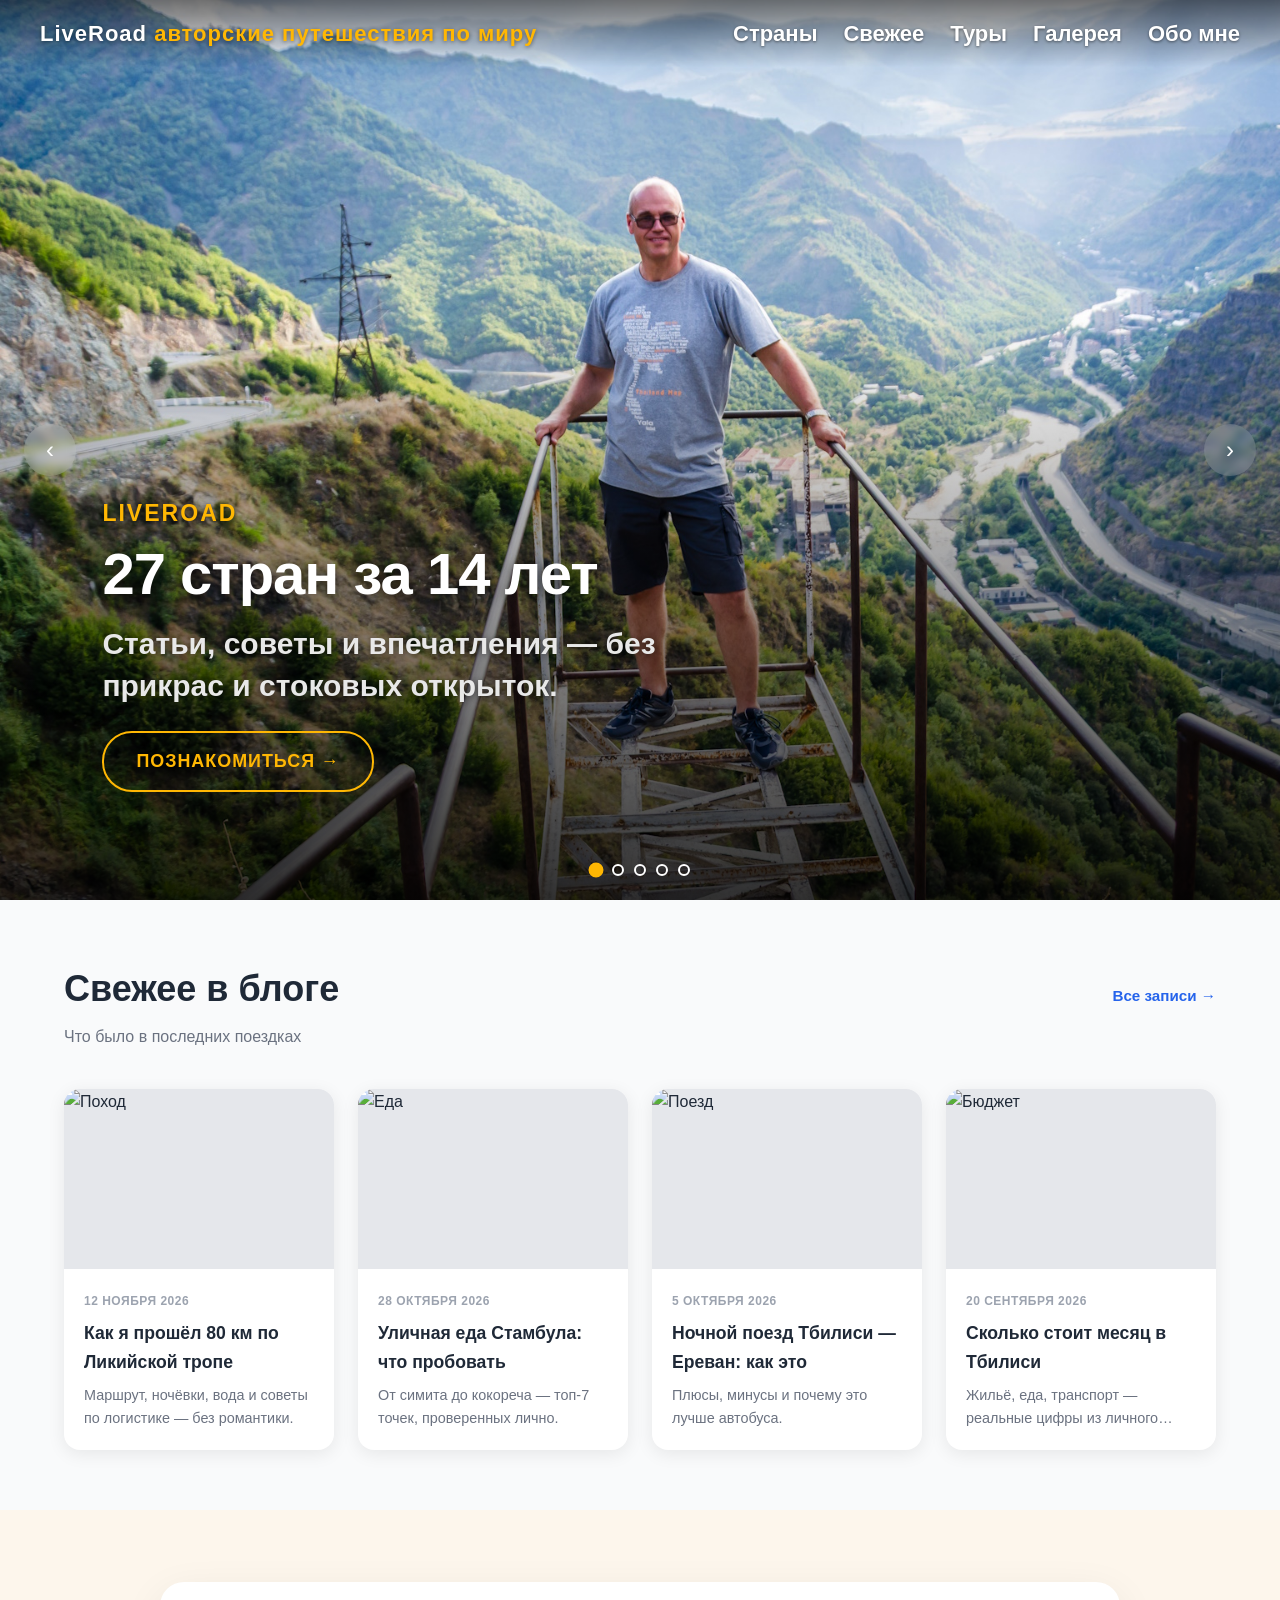
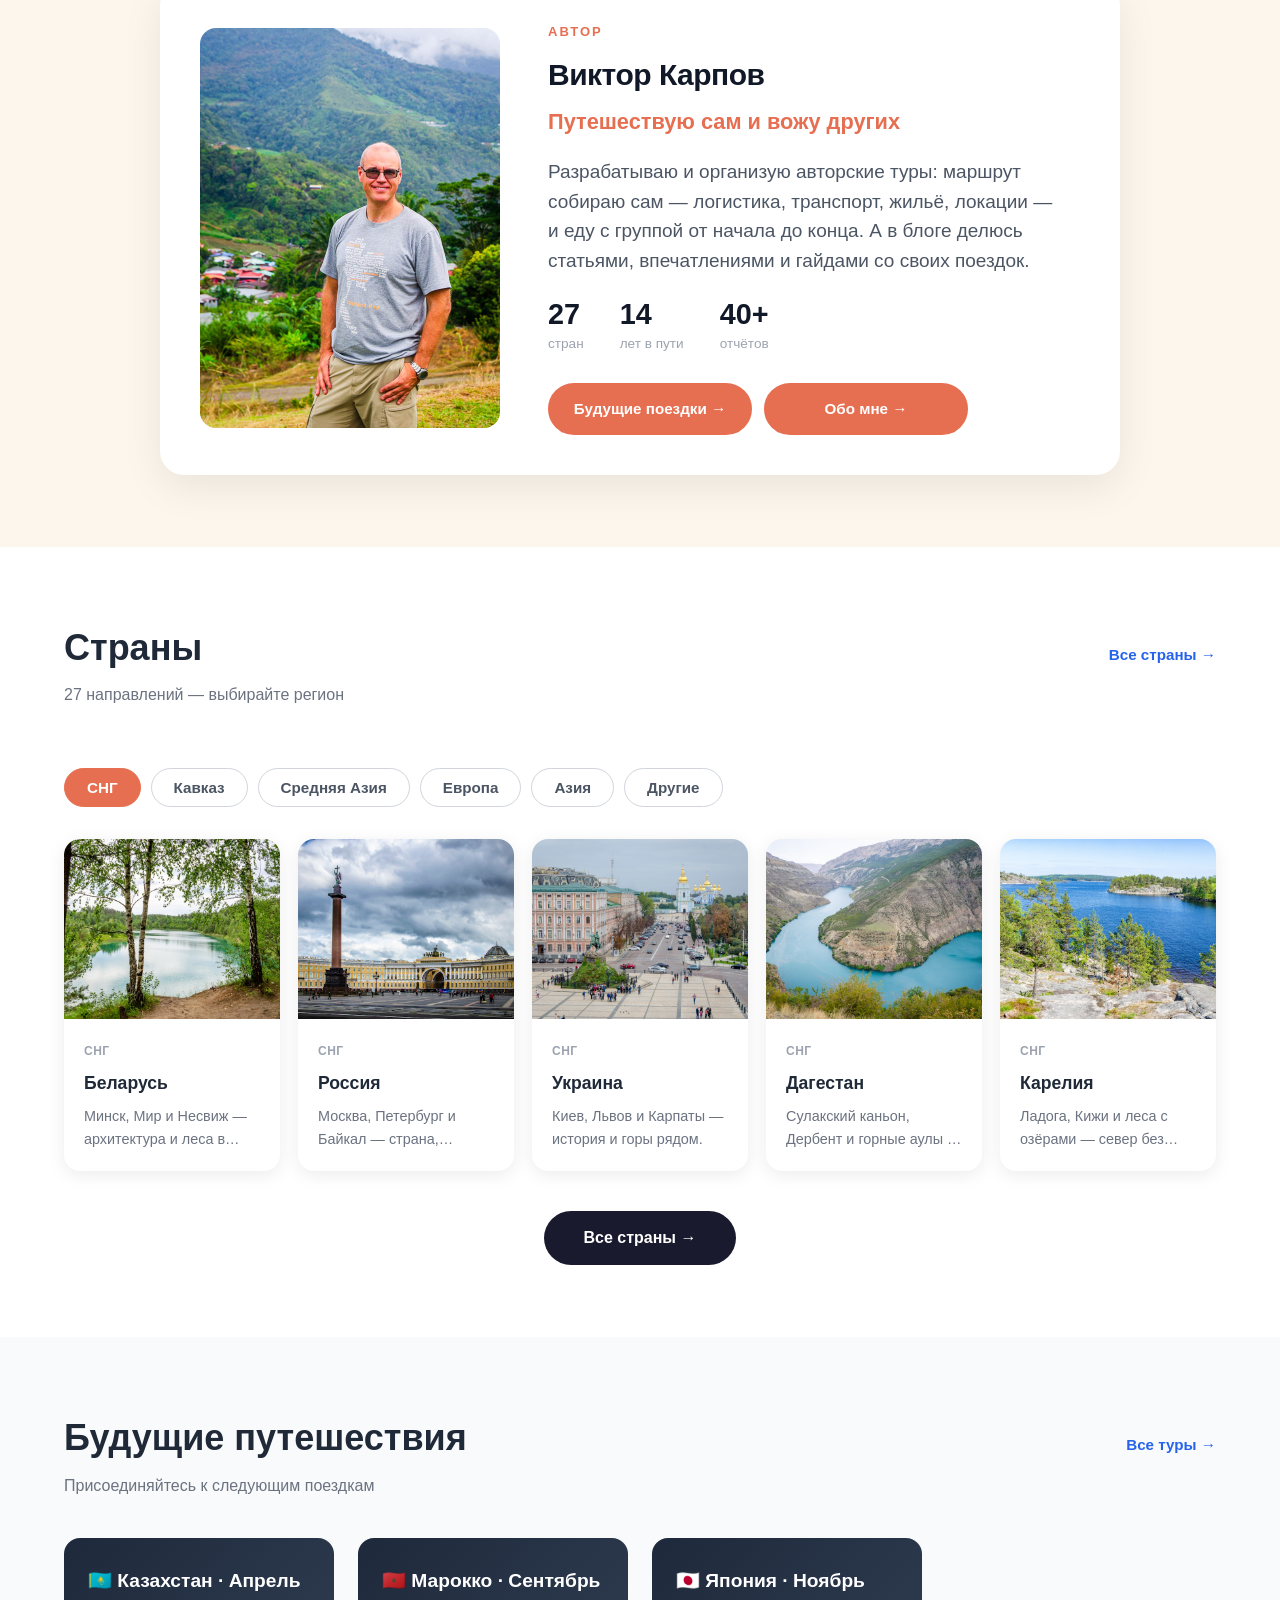
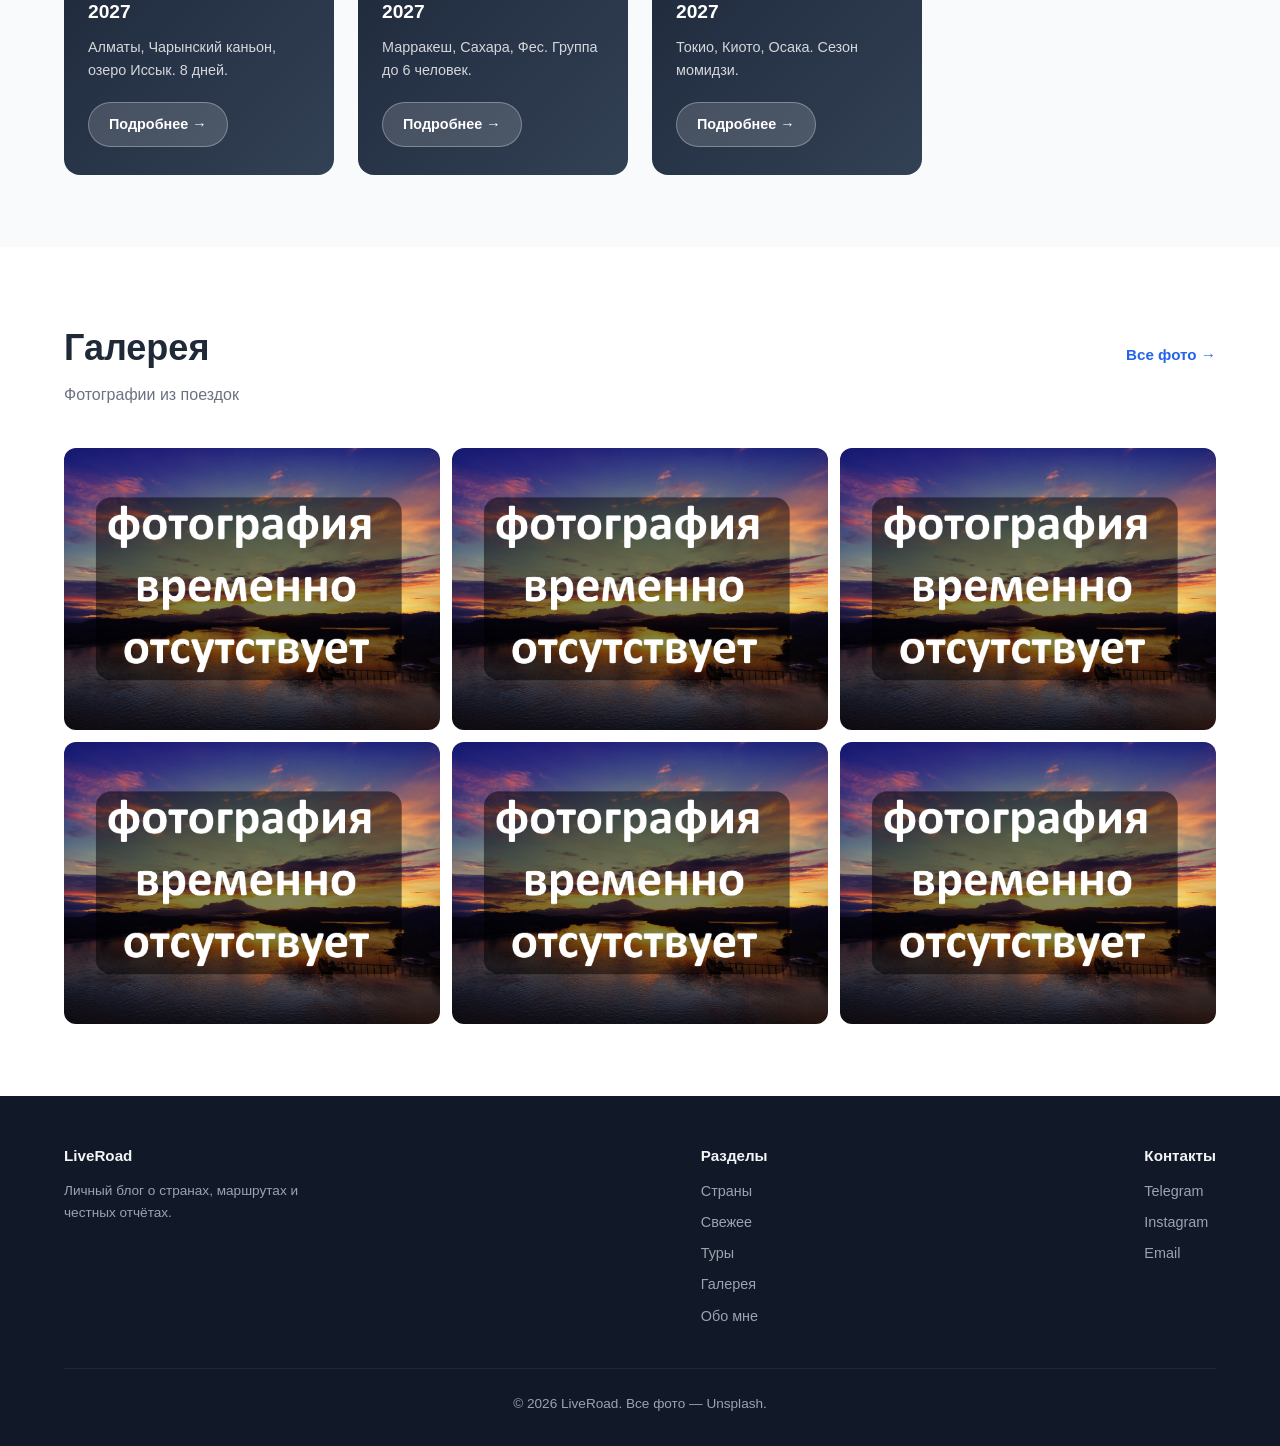
==== commit 5afe7a73: "Перенос меню в отдельные файлы, общие правки." ====
--- a/docs/index.html
+++ b/docs/index.html
@@ -2,9 +2,12 @@
 <html lang="ru">
 <head>
 <meta charset="UTF-8">
+<meta name="base" content="./">
 <meta name="viewport" content="width=device-width, initial-scale=1.0">
 <meta name="description" content="LiveRoad — личный блог Виктора Карпова о путешествиях: 27 стран за 14 лет, авторские туры, гайды по городам и честные отчёты без стоковых открыток.">
 <title>LiveRoad — 27 стран за 14 лет</title>
+
+<link rel="stylesheet" href="menu.css">
 <style>
   * { margin: 0; padding: 0; box-sizing: border-box; }
   html { scroll-behavior: smooth; }
@@ -17,51 +20,6 @@
   a { text-decoration: none; color: inherit; }
   img { display: block; width: 100%; object-fit: cover; }
   .container { max-width: 1200px; margin: 0 auto; padding: 0 24px; }
-
-  /* ===== Шапка ===== */
-  header {
-    position: fixed; top: 0; left: 0; right: 0; z-index: 100;
-    display: flex; justify-content: space-between; align-items: center;
-    padding: 16px 40px;
-    background: linear-gradient(180deg, rgba(0,0,0,.55), transparent);
-    transition: background .3s, box-shadow .3s;
-  }
-  header.scrolled {
-    background: rgba(17, 24, 39, .92);
-    backdrop-filter: blur(8px);
-    -webkit-backdrop-filter: blur(8px);
-    box-shadow: 0 2px 16px rgba(0,0,0,.2);
-  }
-  .logo {
-    color: #fff; font-size: 22px; font-weight: 800;
-    letter-spacing: 1px;
-    text-shadow: 0 1px 4px rgba(0,0,0,.5);
-    white-space: nowrap;
-  }
-  .logo span { color: #ffb703; }
-  nav ul { display: flex; gap: 26px; list-style: none; }
-  nav a {
-    color: #fff; font-size: 15px;
-    text-shadow: 0 1px 3px rgba(0,0,0,.5);
-    transition: color .2s;
-  }
-  nav a:hover { color: #ffb703; }
-
-  /* Бургер */
-  .burger {
-    display: none;
-    width: 40px; height: 40px;
-    background: none; border: none; cursor: pointer;
-    flex-direction: column; justify-content: center; gap: 5px;
-    padding: 8px;
-  }
-  .burger span {
-    display: block; height: 2px; background: #fff;
-    border-radius: 2px; transition: transform .3s, opacity .3s;
-  }
-  .burger.open span:nth-child(1) { transform: translateY(7px) rotate(45deg); }
-  .burger.open span:nth-child(2) { opacity: 0; }
-  .burger.open span:nth-child(3) { transform: translateY(-7px) rotate(-45deg); }
 
   /* ===== Карусель ===== */
   .carousel {
@@ -438,25 +396,6 @@
 
   /* ===== Адаптив ===== */
 @media (max-width: 820px) {
-  header { padding: 14px 20px; }
-  .burger { display: flex; }
-  nav {
-    position: fixed; top: 0; right: 0; bottom: 0;
-    width: min(280px, 80vw);
-    background: rgba(17, 24, 39, .98);
-    backdrop-filter: blur(10px);
-    -webkit-backdrop-filter: blur(10px);
-    padding: 90px 32px 32px;
-    transform: translateX(100%);
-    transition: transform .3s ease;
-    z-index: 90;
-  }
-  nav.open { transform: translateX(0); }
-  nav ul { flex-direction: column; gap: 4px; }
-  nav a {
-    display: block; font-size: 18px; padding: 12px 0;
-    border-bottom: 1px solid rgba(255,255,255,.08);
-  }
   .arrow { display: none; }
   .slide a { padding: 0 6vw 10vh; }
 
@@ -1093,7 +1032,6 @@
 })();
 </script>
 
-/* ===== Подключение меню ===== */
 <script src="menu.js" defer></script>
 
 </body>
--- a/docs/menu.css
+++ b/docs/menu.css
@@ -0,0 +1,74 @@
+/* ===== ����� � ���� ===== */
+header {
+  position: fixed; top: 0; left: 0; right: 0; z-index: 100;
+  display: flex; justify-content: space-between; align-items: center;
+  padding: 16px 40px;
+  background: linear-gradient(180deg, rgba(0,0,0,.55), transparent);
+  transition: background .3s, box-shadow .3s;
+}
+header.scrolled {
+  background: rgba(17, 24, 39, .92);
+  backdrop-filter: blur(8px);
+  -webkit-backdrop-filter: blur(8px);
+  box-shadow: 0 2px 16px rgba(0,0,0,.2);
+}
+.logo {
+  color: #fff; font-size: 22px; font-weight: 800;
+  letter-spacing: 1px;
+  text-shadow: 0 1px 4px rgba(0,0,0,.5);
+  white-space: nowrap;
+}
+.logo span { color: #ffb703; }
+nav ul { display: flex; gap: 26px; list-style: none; }
+nav a {
+  color: #fff;
+  font-size: 22px;
+  font-weight: 700;
+  text-shadow: 0 1px 3px rgba(0,0,0,.5);
+  transition: color .2s;
+}
+nav a:hover, nav a[aria-current="page"] { color: #ffb703; }
+
+/* ������ */
+.burger {
+  display: none;
+  width: 40px; height: 40px;
+  background: none; border: none; cursor: pointer;
+  flex-direction: column; justify-content: center; gap: 5px;
+  padding: 8px;
+}
+.burger span {
+  display: block; height: 2px; background: #fff;
+  border-radius: 2px; transition: transform .3s, opacity .3s;
+}
+.burger.open span:nth-child(1) { transform: translateY(7px) rotate(45deg); }
+.burger.open span:nth-child(2) { opacity: 0; }
+.burger.open span:nth-child(3) { transform: translateY(-7px) rotate(-45deg); }
+
+/* ������� ����� */
+@media (max-width: 820px) {
+  header { padding: 14px 20px; }
+  .burger { display: flex; }
+  nav {
+    position: fixed; top: 0; right: 0; bottom: 0;
+    width: min(280px, 80vw);
+    background: rgba(17, 24, 39, .98);
+    backdrop-filter: blur(10px);
+    -webkit-backdrop-filter: blur(10px);
+    padding: 90px 32px 32px;
+    transform: translateX(100%);
+    transition: transform .3s ease;
+    z-index: 90;
+  }
+  nav.open { transform: translateX(0); }
+  nav ul { flex-direction: column; gap: 4px; }
+  nav a {
+    display: block; font-size: 18px; padding: 12px 0;
+    border-bottom: 1px solid rgba(255,255,255,.08);
+  }
+}
+
+/* �������: ���� ���������, ����� ���� ������� */
+@media (max-width: 1000px) and (min-width: 821px) {
+  nav a { font-size: 18px; }
+}
